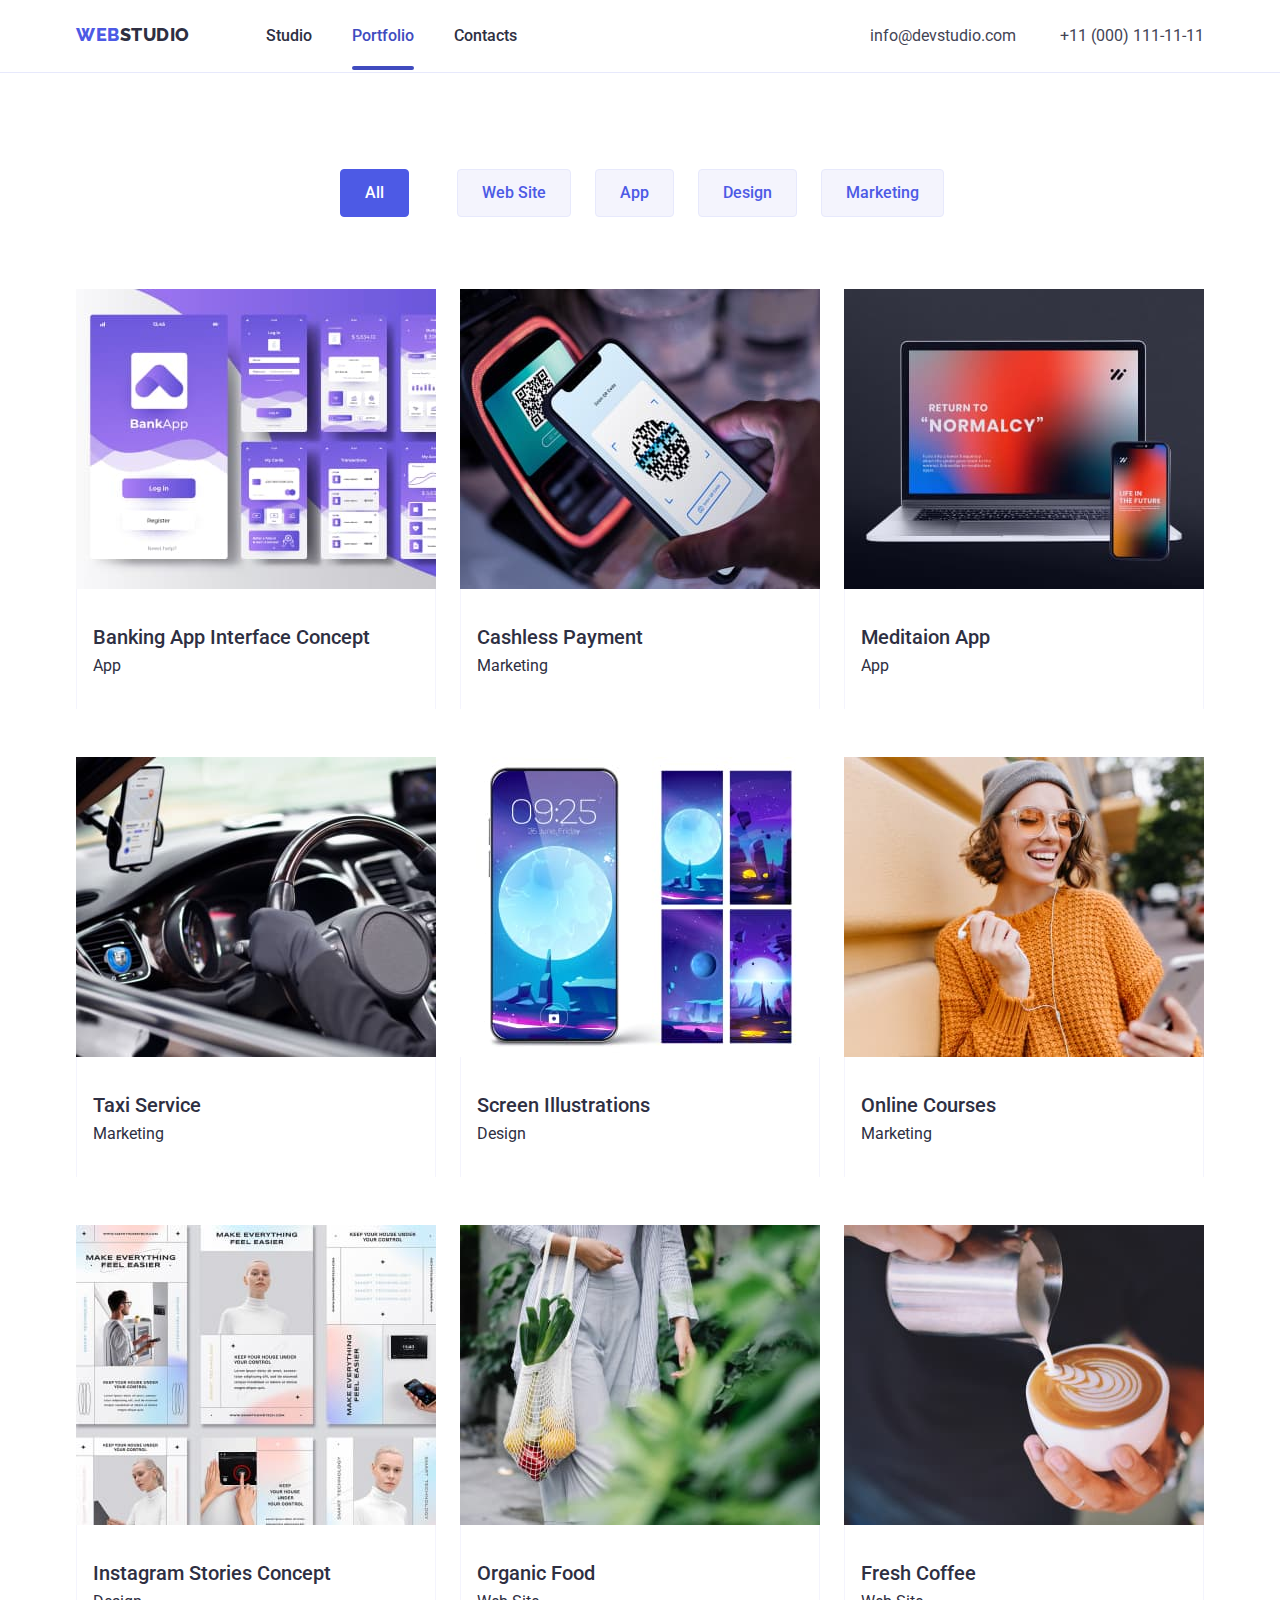
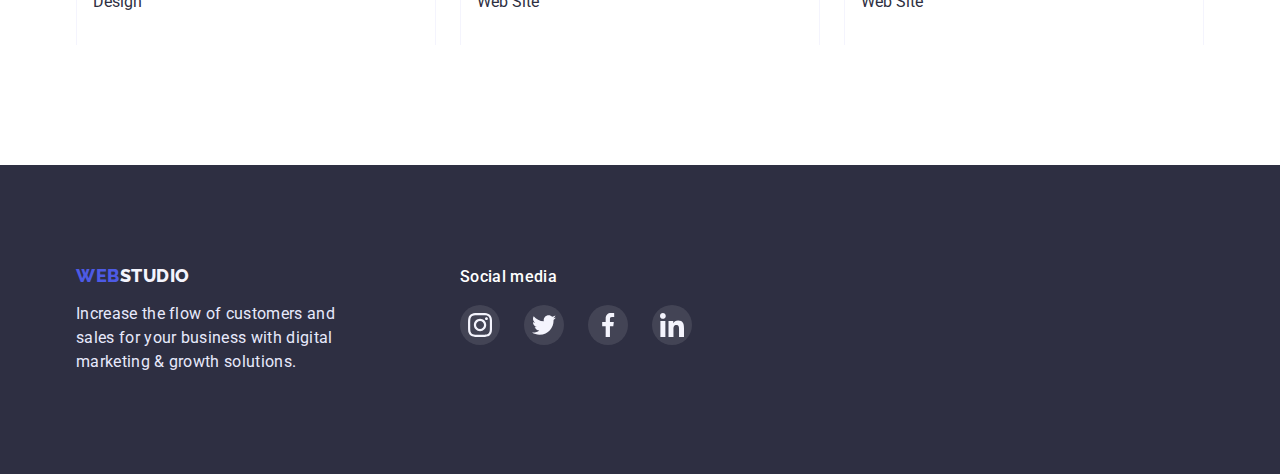
==== portfolio.html @ 756aed3f "Initial commit" ====
<!DOCTYPE html>
<html lang="en">
  <!-- Ukraine - lang="uk" -->
  <head>
    <meta charset="UTF-8" />
    <meta http-equiv="X-UA-Compatible" content="IE=edge" />
    <meta name="viewport" content="width=device-width, initial-scale=1.0" />

    <link rel="preconnect" href="https://fonts.googleapis.com" />
    <link rel="preconnect" href="https://fonts.gstatic.com" crossorigin />
    <link
      href="https://fonts.googleapis.com/css2?family=Raleway:wght@800&family=Roboto:wght@400;500;700;900&display=swap"
      rel="stylesheet"
    />
    <!-- Сначала нормализатор -->
    <link
      rel="stylesheet"
      href="https://cdnjs.cloudflare.com/ajax/libs/modern-normalize/1.0.0/modern-normalize.min.css"
    />
    <link rel="stylesheet" href="./css/styles.css" />

    <title>GOIT HW5 portfolio</title>
  </head>

  <body>
    <!-- Шапка страницы -->
    <header class="top-line">
      <div class="container page-header-container">
        <!-- Navigation -->
        <nav class="navigation">
          <a href="./index.html" class="link logo">
            <span class="logo-left">Web</span
            ><span class="logo-right">Studio</span></a
          >
          <!-- ul>li*4>a + Enter -->
          <ul class="menu list">
            <!-- в CSS list используем как общий сброс подчеркивания, а menu для стилизации навигации -->
            <li class="menu-item">
              <a class="nav-item link" href="./index.html">Studio</a>
            </li>
            <li class="menu-item">
              <a class="nav-item link current" href="./portfolio.html"
                >Portfolio</a
              >
            </li>
            <li class="menu-item">
              <a class="nav-item link" href="">Contacts</a>
            </li>
          </ul>
        </nav>
        <address class="address">
          <a href="mailto:info@devstudio.com" class="contacts-email link"
            >info@devstudio.com</a
          >

          <a href="tel:+110001111111" class="contacts-phone link"
            >+11 (000) 111-11-11</a
          >
        </address>
      </div>
    </header>

    <!-- Content -->
    <main>
      <section class="portfolio">
        <div class="container">
          <h1 class="visually-hidden">Portfolio</h1>
          <div class="filter">
            <ul class="filter-list">
              <li class="list">
                <button class="p-btn filter-btn1" type="button">All</button>
              </li>
              <li class="list">
                <button class="p-btn filter-btn" type="button">Web Site</button>
              </li>
              <li class="list">
                <button class="p-btn filter-btn" type="button">App</button>
              </li>
              <li class="list">
                <button class="p-btn filter-btn" type="button">Design</button>
              </li>
              <li class="list">
                <button class="p-btn filter-btn" type="button">
                  Marketing
                </button>
              </li>
            </ul>
          </div>

          <div class="row1">
            <ul class="list project-list">
              <li class="card-project">
                <a class="card-project-link link" href="#no_scroll">
                  <div class="card-img-area">
                    <img
                      src="./images/Row_card/Row1_Card1.jpg"
                      alt="row1 card1"
                      width="360"
                      height="300"
                    />
                    <p class="back-text">
                      14 Stylish and User-Friendly App Design Concepts · Task
                      Manager App · Calorie Tracker App · Exotic Fruit Ecommerce
                      App · Cloud Storage App
                    </p>
                  </div>

                  <div class="progect-content">
                    <h2 class="card-header">Banking App Interface Concept</h2>
                    <p class="card-decr">App</p>
                  </div>
                </a>
              </li>
              <li class="card-project">
                <a class="card-project-link link" href="#no_scroll">
                  <div class="card-img-area">
                    <img
                      src="./images/Row_card/Row1_Card2.jpg"
                      alt="row1 card2"
                      width="360"
                      height="300"
                    />
                    <p class="back-text">
                      14 Stylish and User-Friendly App Design Concepts · Task
                      Manager App · Calorie Tracker App · Exotic Fruit Ecommerce
                      App · Cloud Storage App
                    </p>
                  </div>
                  <div class="progect-content">
                    <h2 class="card-header">Cashless Payment</h2>
                    <p class="card-decr">Marketing</p>
                  </div>
                </a>
              </li>
              <li class="card-project">
                <a class="card-project-link link" href="#no_scroll">
                  <div class="card-img-area">
                    <img
                      src="./images/Row_card/Row1_Card3.jpg"
                      alt="row1 card3"
                      width="360"
                      height="300"
                    />
                    <p class="back-text">
                      14 Stylish and User-Friendly App Design Concepts · Task
                      Manager App · Calorie Tracker App · Exotic Fruit Ecommerce
                      App · Cloud Storage App
                    </p>
                  </div>
                  <div class="progect-content">
                    <h2 class="card-header">Meditaion App</h2>
                    <p class="card-decr">App</p>
                  </div>
                </a>
              </li>
            </ul>
          </div>
          <!-- "end row1" -->

          <div class="row2">
            <ul class="list project-list">
              <li class="card-project">
                <a class="card-project-link link" href="#no_scroll">
                  <div class="card-img-area">
                    <img
                      src="./images/Row_card/Row2_Card1.jpg"
                      alt="row2 card1"
                      width="360"
                      height="300"
                    />
                    <p class="back-text">
                      14 Stylish and User-Friendly App Design Concepts · Task
                      Manager App · Calorie Tracker App · Exotic Fruit Ecommerce
                      App · Cloud Storage App
                    </p>
                  </div>
                  <div class="progect-content">
                    <h2 class="card-header">Taxi Service</h2>
                    <p class="card-decr">Marketing</p>
                  </div>
                </a>
              </li>
              <li class="card-project">
                <a class="card-project-link link" href="#no_scroll">
                  <div class="card-img-area">
                    <img
                      src="./images/Row_card/Row2_Card2.jpg"
                      alt="row2 card2"
                      width="360"
                      height="300"
                    />
                    <p class="back-text">
                      14 Stylish and User-Friendly App Design Concepts · Task
                      Manager App · Calorie Tracker App · Exotic Fruit Ecommerce
                      App · Cloud Storage App
                    </p>
                  </div>
                  <div class="progect-content">
                    <h2 class="card-header">Screen Illustrations</h2>
                    <p class="card-decr">Design</p>
                  </div>
                </a>
              </li>
              <li class="card-project">
                <a class="card-project-link link" href="#no_scroll">
                  <div class="card-img-area">
                    <img
                      src="./images/Row_card/Row2_Card3.jpg"
                      alt="row2 card3"
                      width="360"
                      height="300"
                    />
                    <p class="back-text">
                      14 Stylish and User-Friendly App Design Concepts · Task
                      Manager App · Calorie Tracker App · Exotic Fruit Ecommerce
                      App · Cloud Storage App
                    </p>
                  </div>
                  <div class="progect-content">
                    <h2 class="card-header">Online Courses</h2>
                    <p class="card-decr">Marketing</p>
                  </div>
                </a>
              </li>
            </ul>
          </div>
          <!-- "end row2" -->

          <div class="row3">
            <ul class="list project-list">
              <li class="card-project">
                <a class="card-project-link link" href="#no_scroll">
                  <div class="card-img-area">
                    <img
                      src="./images/Row_card/Row3_Card1.jpg"
                      alt="row3 card1"
                      width="360"
                      height="300"
                    />
                    <p class="back-text">
                      14 Stylish and User-Friendly App Design Concepts · Task
                      Manager App · Calorie Tracker App · Exotic Fruit Ecommerce
                      App · Cloud Storage App
                    </p>
                  </div>
                  <div class="progect-content">
                    <h2 class="card-header">Instagram Stories Concept</h2>
                    <p class="card-decr">Design</p>
                  </div>
                </a>
              </li>
              <li class="card-project">
                <a class="card-project-link link" href="#no_scroll">
                  <div class="card-img-area">
                    <img
                      src="./images/Row_card/Row3_Card2.jpg"
                      alt="row3 card2"
                      width="360"
                      height="300"
                    />
                    <p class="back-text">
                      14 Stylish and User-Friendly App Design Concepts · Task
                      Manager App · Calorie Tracker App · Exotic Fruit Ecommerce
                      App · Cloud Storage App
                    </p>
                  </div>
                  <div class="progect-content">
                    <h2 class="card-header">Organic Food</h2>
                    <p class="card-decr">Web Site</p>
                  </div>
                </a>
              </li>
              <li class="card-project">
                <a class="card-project-link link" href="#no_scroll">
                  <div class="card-img-area">
                    <img
                      src="./images/Row_card/Row3_Card3.jpg"
                      alt="row3 card3"
                      width="360"
                      height="300"
                    />
                    <p class="back-text">
                      14 Stylish and User-Friendly App Design Concepts · Task
                      Manager App · Calorie Tracker App · Exotic Fruit Ecommerce
                      App · Cloud Storage App
                    </p>
                  </div>
                  <div class="progect-content">
                    <h2 class="card-header">Fresh Coffee</h2>
                    <p class="card-decr">Web Site</p>
                  </div>
                </a>
              </li>
            </ul>
          </div>
          <!-- "end row3" -->
        </div>
      </section>
    </main>

    <!-- Подвал страницы -->
    <footer class="footer">
      <!--  -->
      <div class="container">
        <div class="footer-context">
          <div class="footer-description">
            <a href="./index.html" class="link footer-logo"
              ><span class="logo-left">Web</span
              ><span class="logo-right">Studio</span></a
            >
            <p class="footer-text">
              Increase the flow of customers and sales for your business with
              digital marketing & growth solutions.
            </p>
          </div>
          <div class="footer-social">
            <p class="footer-social-header">Social media</p>
            <ul class="list footer-social-list">
              <li class="footer-social-list-item">
                <a class="footer-social-link link" href="#no_scroll">
                  <svg class="footer-social-icon">
                    <use href="./images/symbol-defs.svg#icon-instagram"></use>
                  </svg>
                </a>
              </li>
              <li class="footer-social-list-item">
                <a class="footer-social-link link" href="#no_scroll">
                  <svg class="footer-social-icon">
                    <use href="./images/symbol-defs.svg#icon-twitter"></use>
                  </svg>
                </a>
              </li>
              <li class="footer-social-list-item">
                <a class="footer-social-link link" href="#no_scroll">
                  <svg class="footer-social-icon">
                    <use href="./images/symbol-defs.svg#icon-facebook"></use>
                  </svg>
                </a>
              </li>
              <li class="footer-social-list-item">
                <a class="footer-social-link link" href="#no_scroll">
                  <svg class="footer-social-icon">
                    <use href="./images/symbol-defs.svg#icon-linkedin"></use>
                  </svg>
                </a>
              </li>
            </ul>
          </div>
        </div>
      </div>
    </footer>
  </body>
</html>
---- css/styles.css ----
:root {
  --primary-font: 'Roboto', sans-serif;
  --secondary-font: 'Raleway', sans-serif;
  /* h1-h3 navigation buttons*/
  --text-header-color: #2E2F42;
  /* p and href */
  --logo-web: #4d5ae5;
  --text-color: #434455;
  --text-hover-color: #404BBF;
  --font-size: 16px;
  --font-weight-main: 400;
  --WHITE: #FFFFFF;
  --btn-background: #4D5AE5;
  --btn-hover: #404BBF;
  --fltr-text-color: #4D5AE5;
  --fltr-background: #F4F4FD;
  --fltr-active: #404BBF;
  --footer-logo-color: #F4F4FD;
  --footer-text-color: #E7E9FC;
}

/* наступне наслідується від modern-normalize */
/* *,
*::before,
*::after {
  box-sizing: border-box;
} */

body {
  font-family: var(--primary-font);
  color: var(--text-color);
  background: var(--WHITE);

}

/* clear margin */
h1,
h2,
h3,
h4,
p {
  margin-top: 0;
  margin-bottom: 0;
}

ul,
ol {
  margin-top: 0;
  margin-bottom: 0;
  padding-left: 0;
}

/* Полностью скрывает элемент */
.visually-hidden {
  position: absolute;
  width: 1px;
  height: 1px;
  margin: -1px;
  border: 0;
  padding: 0;

  white-space: nowrap;
  clip-path: inset(100%);
  clip: rect(0 0 0 0);
  overflow: hidden;
}


/* define img as block  */
img {
  display: block;
  max-width: 100%;
}

button {
  cursor: pointer;

}

/* убираем обертку списка */
.list {
  list-style: none
}

/* убираем обертку ссылок */
.link {
  text-decoration: none;
}

/* END clear margin */

/* центрируем относительно границ страницы */
.container {
  width: 1158px;
  margin: 0 auto;
  padding-left: 15px;
  padding-right: 15px;
  padding-top: 0px;
  padding-bottom: 0px;
}

.section {
  padding-top: 120px;
  padding-bottom: 120px;
}

/* ************ Header */
.top-line {
  padding-top: 24px;
  padding-bottom: 24px;
  border-bottom: 1px solid #E7E9FC;
}

.page-header-container {
  display: flex;
  justify-content: center;
  /* align-items: baseline; */

}

.navigation {
  max-width: 452px;
  display: flex;
  /* align-items: stretch; */
  justify-content: center;
}

.address {
  margin-left: auto;

}

.menu {
  display: flex;
  /* margin-left: 76px; */
  justify-content: space-between;
  align-items: center;
  padding: 0px;
  gap: 40px;

}

.nav-item {
  /* position: relative; */
  font-weight: 500;
  font-size: 16px;
  line-height: calc(24/16);
  color: var(--text-header-color);
  /* text-decoration: none;
  display: block; */
  padding-top: 24px;
  padding-bottom: 24px;
  transition: color 250ms cubic-bezier(0.4, 0, 0.2, 1);
}

/* .nav-item:not(:last-child) {
  margin-right: 40px;
} */

.contacts-phone {
  margin-left: 40px;
}

.logo {
  font-family: Raleway;
  font-weight: 800;
  font-size: 18px;
  line-height: calc(21/18);
  color: var(--text-header-color);
  align-items: center;
  letter-spacing: 0.03em;
  text-transform: uppercase;
  margin-right: 76px;


}

.logo-left {
  color: var(--logo-web);
}

.logo-right {
  transition: color 250ms cubic-bezier(0.4, 0, 0.2, 1);
}

.logo-right:hover,
.logo-right:focus {
  color: var(--text-hover-color);
}

.current,
.nav-item:focus,
.nav-item:hover {
  color: var(--text-hover-color);
}

.navigation>.list .link.current {
  color: var(--text-hover-color);
  position: relative;
}

.navigation>.list .link.current::after {
  content: "";
  position: absolute;
  bottom: -1px;
  left: 0;
  width: 100%;
  height: 4px;
  background-color: var(--text-hover-color);
  border-radius: 2px;
}

.contacts-email,
.contacts-phone {
  font-style: normal;
  line-height: calc(24/16);
  color: var(--text-color);
}

.contacts-email:focus,
.contacts-email:hover,
.contacts-phone:focus,
.contacts-phone:hover {
  color: var(--text-hover-color);
}

/* .navigation {

  display: flex;
  flex-direction: row;
  align-items: flex-start;
  padding: 0px;
  gap: 40px;
} */

/* Hero section */
.hero {
  max-width: 1440px;
  min-height: 600px;

  background-color: rgba(46, 47, 66, 0.7);
  background-repeat: no-repeat;
  background-size: cover;
  background-position: center;
  /* затемнение картинки linear-gradient(rgba(46, 47, 66, 0.7), rgba(46, 47, 66, 0.7)) */
  background-image: linear-gradient(rgba(46, 47, 66, 0.7), rgba(46, 47, 66, 0.7)), url("../images/hero-image.jpg");
  text-align: center;
  margin-left: auto;
  margin-right: auto;
  padding: 188px 0px;
  /* padding: 120px 0px; */
}

.container-hero {
  /* padding: 188px 0px; */
  /* margin-left: auto;
  margin-right: auto; */
  /* display: flex;
  flex-direction: column;
  justify-content: center;
  align-items: center;
  text-align: center; */
}

.main-header {
  /* Header 1 */
  max-width: 496px;
  height: 120px;

  font-weight: 700;
  font-size: 56px;
  line-height: 0.93;
  /* letter-spacing: 1.07; */
  color: var(--WHITE);
  margin: 0 auto;
  /* margin-top: 188px; */
  /* margin-top: 68px; */
  margin-bottom: 48px;
}

.btn {
  height: 56px;
  width: 169px;
  left: 20px;
  top: 20px;
  padding: 16px 32px 16px 32px;
  /* margin-bottom: 188px; */
  gap: 10px;
  border: none;
  background: var(--btn-background);
  box-shadow: 0px 4px 4px rgba(0, 0, 0, 0.15);
  border-radius: 4px;
  /* border-top-right-radius: 6px; */

  color: var(--WHITE);
  font-family: 'Roboto', sans-serif;
  font-weight: 500;
  font-size: 16px;
  line-height: calc(24/16);
  align-self: auto;
  transition: background-color 250ms cubic-bezier(0.4, 0, 0.2, 1);

}

.btn:hover,
.btn:focus {
  background: var(--btn-hover);

}

/* End Hero section */


.header-sections {

  font-weight: 700;
  font-size: 36px;
  line-height: 1.11;
  /* identical to box height, or 111% */
  color: var(--text-header-color);
  text-align: center;
  letter-spacing: 0.02em;
  text-transform: capitalize;

  margin-bottom: 72px;
}

/* h3 */
.card-header,
.feature {
  font-weight: 500;
  font-size: 20px;
  line-height: calc(24/20);
  /* identical to box height, or 120% */
  text-align: center;
  color: var(--text-header-color);
}

/* Section 1 */

.section1 {
  padding-bottom: 0px;
}

.features {
  display: flex;
}

.feature {
  text-align: left;
  margin-bottom: 8px;
}

.features-item {
  width: 264px;
}

.features-item:not(:last-child) {
  margin-right: 24px;
}

.feature-icon-area {
  height: 112px;
  display: flex;
  align-items: center;
  justify-content: center;
  background: #F4F4FD;
  border-radius: 4px;
  background: rgba(244, 244, 253, 1);
  /* padding-top: 24px;
  padding-bottom: 24px; */
  margin-bottom: 8px;

}

.features-icon {
  width: 64px;
  height: 64px;
}

.feature-description {

  line-height: calc(24/16);
}

/* Section 2 */
.section2-we-doing {
  padding-top: 120px;
  padding-bottom: 120px;
}

.section2-items {
  display: flex;
  flex-wrap: wrap;
  justify-content: space-between;
}

/* End section 2 */
/* Section 3 */

.section3-team {
  /* width: 1440px; */
  background: #F4F4FD;
  /* padding-bottom: 120px; */
}

.team-list {
  display: flex;
  /* column-gap: ;
  row-gap: ; */
}

/* must have to learn
display: flex;
flex-wrap: wrap;
text-align: center;
gap: 24px;
justify-content: ; */



.team-member-item {
  flex-basis: calc((100% - 72px) / 4);
  margin-right: 24px;
  text-align: center;
  background: #FFFFFF;
  border-radius: 0px 0px 4px 4px;
  box-shadow: 0px 1px 6px rgba(46, 47, 66, 0.08), 0px 1px 1px rgba(46, 47, 66, 0.16),
    0px 2px 1px rgba(46, 47, 66, 0.08);
  border-radius: 0px 0px 4px 4px;
}

.team-member-item:last-child {
  margin-right: 0px;
}

.team-card-content {
  padding-top: 32px;
  padding-bottom: 32px;
  padding-left: 16px;
  padding-right: 16px;
}

.team-member {
  font-weight: 500;
  font-size: 20px;
  line-height: calc(24/20);
  /* identical to box height, or 120% */
  text-align: center;
  color: var(--text-header-color);
  margin-bottom: 8px;
}

.social-list {
  display: flex;
  justify-content: center;
  gap: 24px;
  margin-top: 16px;
}

.social-list-item {
  max-width: 264px;
  background-color: var(--color-primary-background);
}

.social-list-link {
  width: 40px;
  height: 40px;
  border-radius: 50%;
  background-color: #4D5AE5;
  display: flex;
  justify-content: center;
  align-items: center;
  transition: background-color 250ms cubic-bezier(0.4, 0, 0.2, 1);
}

.social-list-link:hover,
.social-list-link:focus {
  background-color: #404BBF;

}

.social-list-icon {
  height: 16px;
  width: 16px;
  /* left: 12px;
  top: 12px;
  border-radius: 0px; background: #2E2F42;
*/
  fill: #f4f4fd;
}

/* Більш модерново відступи через gap */

/* Відступ між картками */
/* .team:not(:nth-child(4n)) {
  margin-right: 24px;
} */

/* відступ вниз між картками */
/* .team:not(:nth-last-child(-n+4)) {
  margin-bottom: 24px;
} */
/* *********** Section 4 Customers */
.section4-customers {
  /* background: #F4F4FD; */
  background: #FFFFFF;

}

.customer-list {
  /* max-width: 1128; */
  display: flex;
  margin-top: 72px;
  gap: 24px;
  /* margin-left: auto; */
}

.customer-list-item {
  display: flex;
  height: 88px;
  flex-basis: calc((100% - 5 * 24px) / 6);
}

.customer-link {
  width: 168px;
  border: 1px solid #8E8F99;
  border-radius: 4px;
  /* padding-top: 16px;
  padding-bottom: 16px; */
  display: flex;
  align-items: center;
  justify-content: center;
  transition: border-color 250ms cubic-bezier(0.4, 0, 0.2, 1);
}

.customer-link:hover,
.customer-link:focus {
  /* border: 1px solid #404BBF; */
  /* fill: #8E8F99; */
  border-color: #404BBF;

}

.customer-link:hover .customer-icon,
.customer-link:focus .customer-icon {
  fill: #404BBF;

}

.customer-icon {
  width: 104px;
  height: 56px;
  fill: #8E8F99;
  transition: fill 250ms cubic-bezier(0.4, 0, 0.2, 1);
}

/* ----------------- */
.footer {
  background: var(--text-header-color);
  padding-top: 100px;
  padding-bottom: 100px;
  display: flex;
}

.footer-context {
  display: flex;
}

.footer-description {
  display: flex;
  flex-direction: column;
  justify-content: left;
  /* align-items: lef; */
  text-align: left;
  margin-right: 120px;
}

.footer-social-header {
  margin-bottom: 16px;
  font-weight: 500;
  font-size: 16px;
  line-height: calc(24/16);
  /* identical to box height, or 150% */
  letter-spacing: 0.02em;
  color: #FFFFFF;
}

.footer-social-list {
  display: flex;
  justify-content: center;
  gap: 24px;
  /* margin-top: 16px; */
}

/* 
.footer-social-list-item {
  max-width: 264px;
  background-color: var(--color-primary-background);
} */

/* <a href= */
.footer-social-link {
  width: 40px;
  height: 40px;
  border-radius: 50%;
  background-color: rgba(255, 255, 255, 0.1);
  display: flex;
  justify-content: center;
  align-items: center;
  transition: background-color 250ms cubic-bezier(0.4, 0, 0.2, 1);
}

.footer-social-link:hover,
.footer-social-link:focus {
  background-color: #49D4B4;
}

.footer-social-icon {
  height: 24px;
  width: 24px;
  /* left: 12px; */
  /* top: 12px; */
  /* border-radius: 50%; */
  fill: #f4f4fd;
}

/* .footer-social-link svg {} */

.footer-logo {
  color: var(--footer-logo-color);
  font-family: Raleway;
  font-weight: 800;
  font-size: 18px;
  line-height: calc(21/18);
  align-items: center;
  letter-spacing: 0.03em;
  text-transform: uppercase;
  margin-bottom: 16px;
}

.footer-text {
  color: var(--footer-text-color);
  line-height: calc(24/16);
  letter-spacing: 0.02em;
  width: 264px;
  height: 72px;
}



/* *****************
Portfolio
**************** */
.portfolio {
  margin-bottom: 120px;
  /* display: flex;
  flex-direction: row;
  /* align-items: flex-start; */
  /* align-items: center;
  padding: 0px;
  gap: 24px; */
}

.filter {
  max-width: 600px;
  /* display: flex; */
  margin-left: auto;
  margin-right: auto;
}

.filter-list {
  margin-top: 96px;
  margin-bottom: 72px;
  display: flex;
  /* margin: 0px 0px 72px 0px; */
  /* justify-content: left; */
  align-items: center;
  /* width: 586px; */
}

.filter-list .list:not(:last-child) {
  margin-right: 24px;
}

.p-btn {
  /* width: calc((100% - 4 * 24px) / 5); */
  border-radius: 4px;
  border: 1px solid #E7E9FC;
  height: 48px;
  top: 0px;
  font-weight: 500;
  font-size: 16px;
  line-height: calc(24/16);
  display: flex;
  justify-content: center;
  align-items: center;
  padding: 12px 24px;
  /* width: auto; */
  white-space: nowrap;

}

.filter-btn {
  background-color: var(--fltr-background);
  border: 1px solid #E7E9FC;
  /* var(--fltr-background); */

  color: var(--btn-background);
  /* width: auto; */

  /* margin-right: 24px; */

  transition: box-shadow 250ms cubic-bezier(0.4, 0, 0.2, 1),
    background-color 250ms cubic-bezier(0.4, 0, 0.2, 1),
    border 250ms cubic-bezier(0.4, 0, 0.2, 1),
    color 250ms cubic-bezier(0.4, 0, 0.2, 1);
}

/* .filter-btn1, */
.filter-btn:hover,
.filter-btn:focus {
  background-color: var(--btn-background);
  border: 1px solid var(--btn-background);
  /* color: var(--btn-background); */
  box-shadow: 0px 3px 1px rgba(0, 0, 0, 0.1), 0px 2px 1px rgba(0, 0, 0, 0.08),
    0px 2px 2px rgba(0, 0, 0, 0.12);
  color: var(--WHITE);
}

.filter-btn1 {
  background-color: var(--btn-background);
  border: 1px solid var(--btn-background);
  /* color: var(--btn-background); */
  color: var(--WHITE);

  width: auto;
  margin-right: 24px;
  transition: box-shadow 250ms cubic-bezier(0.4, 0, 0.2, 1),
    background-color 250ms cubic-bezier(0.4, 0, 0.2, 1),
    border 250ms cubic-bezier(0.4, 0, 0.2, 1),
    color 250ms cubic-bezier(0.4, 0, 0.2, 1);
}

.filter-btn1:hover,
.filter-btn1:focus {
  box-shadow: 0px 3px 1px rgba(0, 0, 0, 0.1), 0px 2px 1px rgba(0, 0, 0, 0.08),
    0px 2px 2px rgba(0, 0, 0, 0.12);
}

.filter-btn1:active,
.filter-btn:active {
  background: var(--fltr-active);
  box-shadow: none;
}



.row1,
.row2 {
  margin-bottom: 48px;
}

.project-list {
  display: flex;
  flex-wrap: wrap;
  text-align: left;
  gap: 24px;
  border: none;
  /* column-gap: ;
  row-gap: ; */
}

.card-project-link {
  /* width: 360px; */
  display: block;
  border: none;
  /* justify-content: center;
  align-items: center; */
  height: 420px;
  flex-basis: calc((100% - 2 * 24px) / 3);
  background: #FFFFFF;
  /* position: relative;  */
  overflow: hidden;
  /* cursor: pointer; */
  border: none;
  transition: box-shadow 250ms cubic-bezier(0.4, 0, 0.2, 1);
}

.card-project-link:hover,
.card-project-link:focus {
  box-shadow: 0px 1px 1px rgba(0, 0, 0, 0.12), 0px 4px 4px rgba(0, 0, 0, 0.06), 1px 4px 6px rgba(0, 0, 0, 0.16);
}

/* .card-project:hover,
.card-project:focus {
  box-shadow: 0px 1px 6px rgba(46, 47, 66, 0.08), 0px 1px 1px rgba(46, 47, 66, 0.16), 0px 2px 1px rgba(46, 47, 66, 0.08);
} */

.card-img-area {
  display: block;
  position: relative;
  /* совмещаем картинку и бак-текст */
  overflow: hidden;

  width: 360px;
  height: 300px;
  /* border: none; */
}

.card-img-area img {
  display: block;
  position: relative;
}

.back-text {
  padding: 40px 32px 164px 32px;
  font-size: 16px;
  line-height: calc(24/16);
  letter-spacing: 0.02em;
  color: #F4F4FD;

  display: block;
  position: absolute;
  left: 0;
  top: 0;
  /* bottom: 0; */
  /* 101% - фикс баг браузера - полоска */
  transform: translateY(101%);
  /* width: 360px;
  height: 300px; */
  width: 100%;
  height: 100%;

  background-color: #4D5AE5;
  background-blend-mode: soft-light;
  mix-blend-mode: normal;
  /* opacity: 0; */
  transition: transform 250ms cubic-bezier(0.4, 0, 0.2, 1);
}

.card-project-link:hover .back-text,
.card-project-link:focus .back-text {
  transform: translateY(0);
}

.progect-content {
  border-top: none;
  color: #2E2F42;
  border-bottom: 1px solid #f4f4fd;
  border-left: 1px solid #f4f4fd;
  border-right: 1px solid #f4f4fd;

  padding: 36px 16px;
  /* box-shadow: 0px 1px 6px rgba(46, 47, 66, 0.08), 0px 1px 1px rgba(46, 47, 66, 0.16), */
  /* 0px 2px 1px rgba(46, 47, 66, 0.08); */
  display: flex;
  flex-direction: column;
  justify-content: center;
  align-items: flex-start;

  gap: 8px;
}

/* BACKDROP */
.backdrop {
  /* жестко фиксируем положение элемета */
  position: fixed;
  top: 0;
  left: 0;

  width: 100%;
  height: 100%;
  background-color: rgba(0, 0, 0, 0.2);

  /* z-index: 100; */

  transition: opacity 250ms cubic-bezier(0.4, 0, 0.2, 1), visibility 250ms cubic-bezier(0.4, 0, 0.2, 1);
}

/* на открытиии модалки не видно */
.backdrop.is-hidden {
  opacity: 0;
  visibility: hidden;
  pointer-events: none;
}

.backdrop.is-hidden>.modal {
  transform: translate(-50%, -50%) scale(0.6);
}

body.overflow {
  overflow: hidden;
}

/* MODAL */
.modal {
  position: absolute;
  /* next 3 - center in browser area */
  top: 50%;
  left: 50%;
  transform: translate(-50%, -50%) scale(1);
  width: 408px;
  max-width: 100%;
  min-height: 576px;
  border-radius: 4px;
  background-color: rgb(255, 255, 255);
}

.modal-close-btn {
  position: absolute;
  display: flex;
  top: 24px;
  right: 24px;
  justify-content: center;
  align-items: center;
  background-color: #e7e9fc;
  width: 24px;
  height: 24px;
  border: 1px solid rgba(0, 0, 0, 0.1);
  border-radius: 50%;
}

/* MODAL WINDOW HOVER EFFECTS */
.modal-close-btn:hover .modal-close-btn-icon,
.modal-close-btn:focus .modal-close-btn-icon {
  cursor: pointer;
  fill: #ffffff;
}

.modal-close-btn:hover,
.modal-close-btn:focus {
  border-color: #4d5ae5;
  background-color: #4d5ae5;
}

.animation-modal-close-btn {
  transition: background-color 250ms cubic-bezier(0.4, 0, 0.2, 1),
    border-color 250ms cubic-bezier(0.4, 0, 0.2, 1),
    fill 250ms cubic-bezier(0.4, 0, 0.2, 1);
}
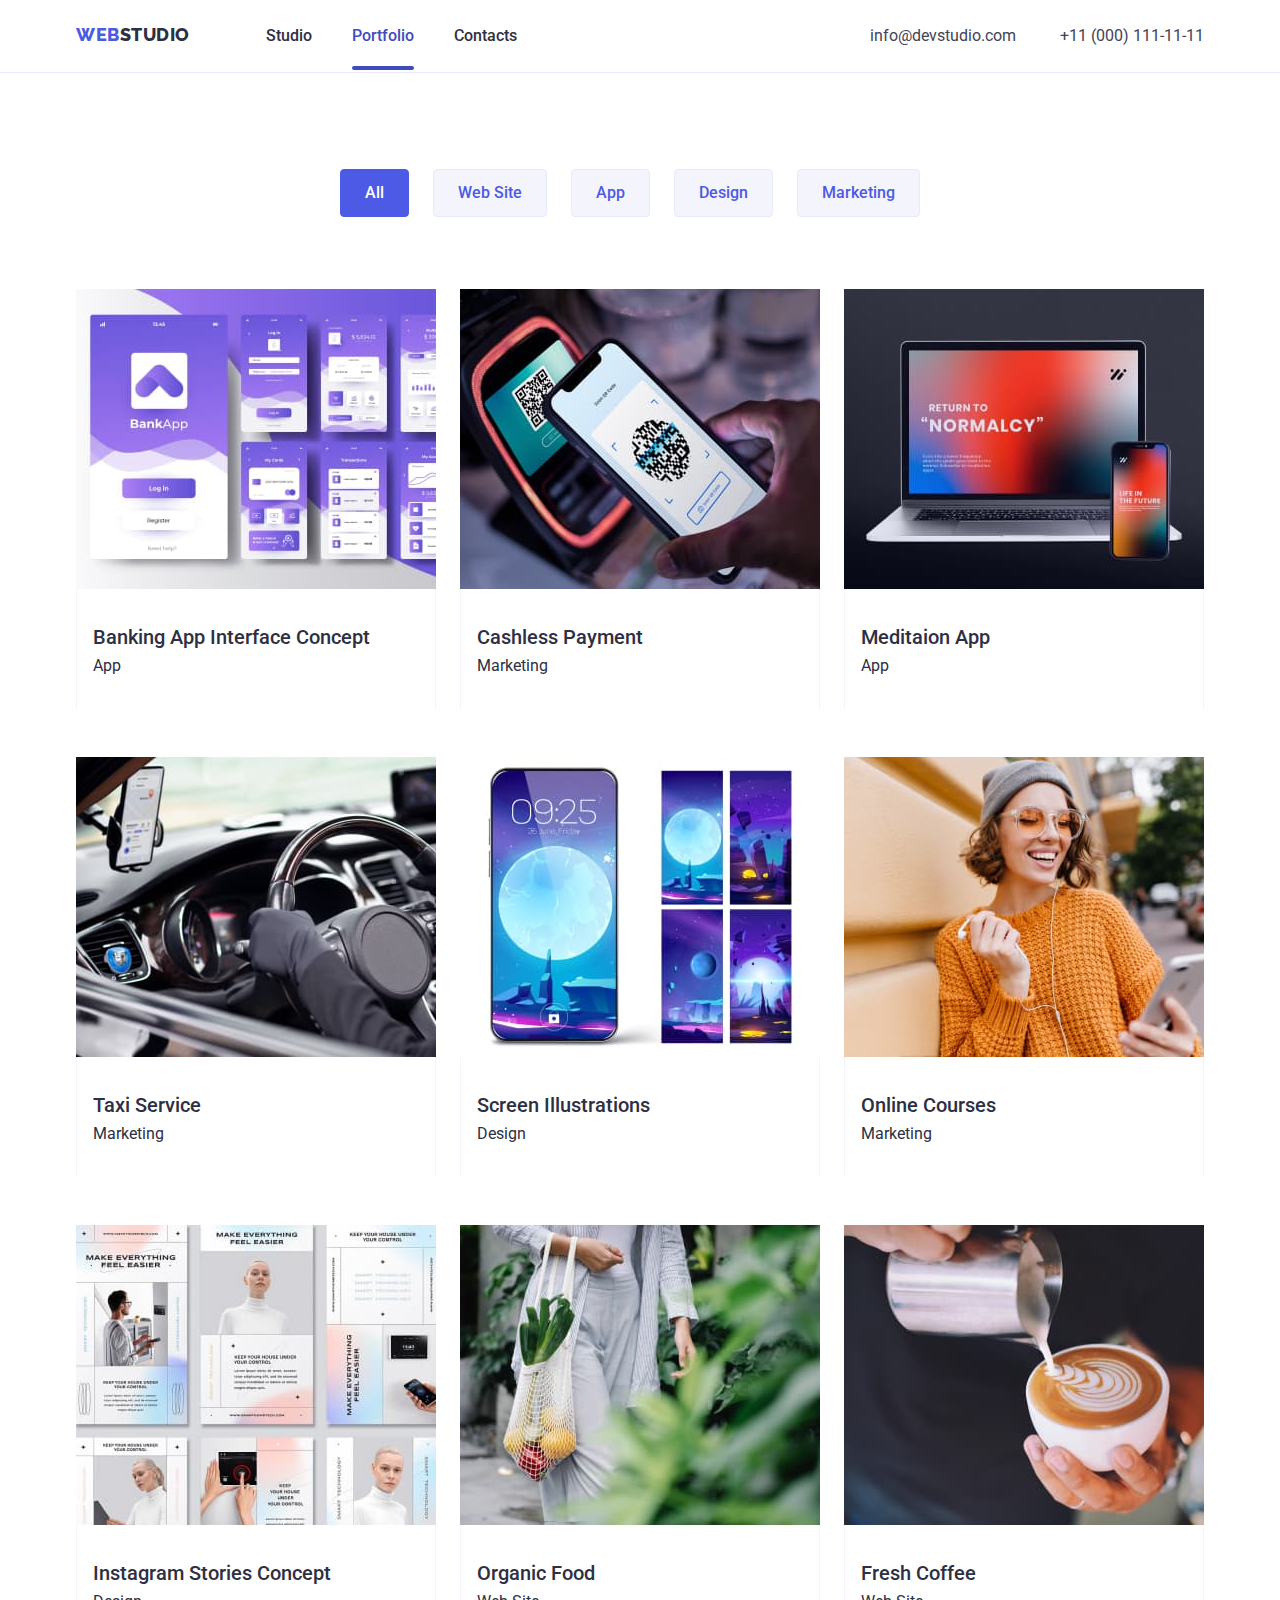
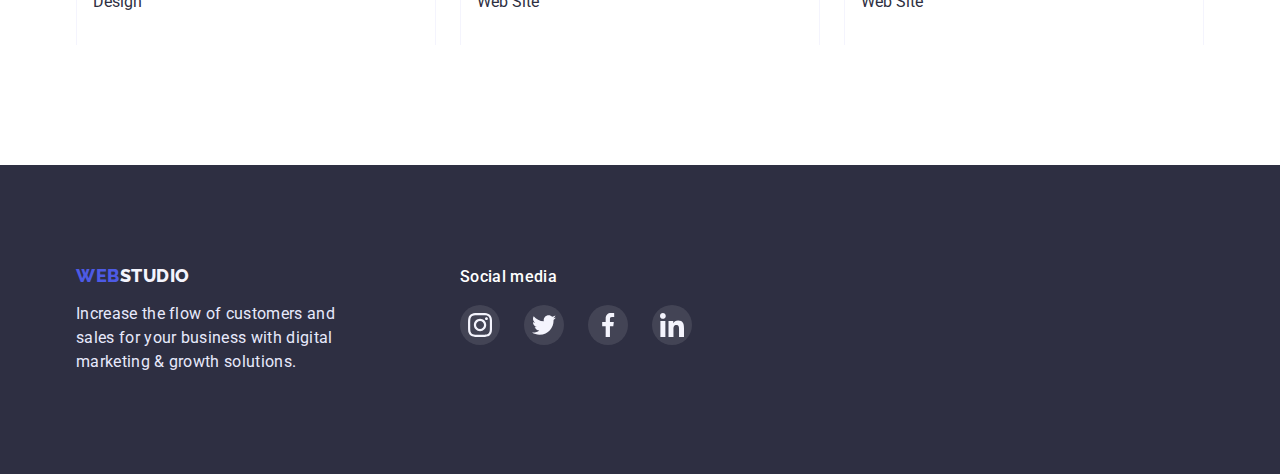
==== commit 6c2f5296: "Try to use Forms" ====
--- a/portfolio.html
+++ b/portfolio.html
@@ -19,7 +19,7 @@
     />
     <link rel="stylesheet" href="./css/styles.css" />
 
-    <title>GOIT HW5 portfolio</title>
+    <title>GOIT HW6 portfolio</title>
   </head>
 
   <body>
--- a/css/styles.css
+++ b/css/styles.css
@@ -251,16 +251,16 @@
   /* padding: 120px 0px; */
 }
 
-.container-hero {
-  /* padding: 188px 0px; */
-  /* margin-left: auto;
+/* .container-hero { */
+/* padding: 188px 0px; */
+/* margin-left: auto;
   margin-right: auto; */
-  /* display: flex;
+/* display: flex;
   flex-direction: column;
   justify-content: center;
   align-items: center;
   text-align: center; */
-}
+/* } */
 
 .main-header {
   /* Header 1 */
@@ -297,7 +297,7 @@
   font-weight: 500;
   font-size: 16px;
   line-height: calc(24/16);
-  align-self: auto;
+  /* align-self: auto; */
   transition: background-color 250ms cubic-bezier(0.4, 0, 0.2, 1);
 
 }
@@ -646,6 +646,104 @@
   width: 264px;
   height: 72px;
 }
+
+.footer-sbscr {
+  margin-left: 80px;
+  width: 454px;
+  height: 80px;
+  /* display: flex;
+  flex-direction: column;
+
+  align-items: flex-start; */
+  /* gap: 24px; */
+}
+
+
+.footer-input {
+  display: flex;
+  /* flex-direction: column; */
+  justify-content: center;
+  align-items: center;
+  /* gap: 24px; */
+}
+
+.footer-input::placeholder {
+  color: rgba(255, 255, 255, 0.6);
+}
+
+.sbscr-label {
+  margin-bottom: 16px;
+  font-weight: 500;
+  font-size: 16px;
+  line-height: calc(24/16);
+  /* identical to box height, or 150% */
+  letter-spacing: 0.02em;
+  color: #FFFFFF;
+}
+
+.sbscr-email-input {
+  margin-right: 24px;
+  color: var(--WHITE);
+  height: 40px;
+  width: 264px;
+  padding: 8px 0px 8px 16px;
+  color: rgba(255, 255, 255, 0.6);
+  background-color: transparent;
+  border: 1px solid rgba(255, 255, 255, 0.3);
+  filter: drop-shadow(0px 4px 4px rgba(0, 0, 0, 0.15));
+  border-radius: 4px;
+
+}
+
+.sbscr-btn {
+  display: flex;
+  flex-direction: row;
+  align-items: center;
+  justify-content: center;
+  margin-left: auto;
+  margin-right: auto;
+  padding: 8px 24px;
+
+  border: none;
+  background: var(--btn-background);
+  box-shadow: 0px 4px 4px rgba(0, 0, 0, 0.15);
+  border-radius: 4px;
+  /* border-top-right-radius: 6px; */
+
+  color: var(--WHITE);
+  font-family: 'Roboto', sans-serif;
+  font-weight: 500;
+  font-size: 16px;
+  line-height: calc(24/16);
+  /* align-self: auto; */
+  transition: background-color 250ms cubic-bezier(0.4, 0, 0.2, 1);
+
+}
+
+.sbscr-btn:hover,
+.sbscr-btn:focus {
+  background: var(--btn-hover);
+
+}
+
+
+
+.form-icon {
+  margin-left: 16px;
+
+}
+
+/* .sbscr-label::after {
+
+  content: "sdff";
+
+  margin-right: 44px;
+
+  background-image: url("../images/symbol-defs.svg#icon-name");
+} */
+
+
+/* sbscr-btn */
 
 
 
@@ -735,7 +833,7 @@
   color: var(--WHITE);
 
   width: auto;
-  margin-right: 24px;
+  /* margin-right: 124px; */
   transition: box-shadow 250ms cubic-bezier(0.4, 0, 0.2, 1),
     background-color 250ms cubic-bezier(0.4, 0, 0.2, 1),
     border 250ms cubic-bezier(0.4, 0, 0.2, 1),
@@ -902,7 +1000,7 @@
   transform: translate(-50%, -50%) scale(1);
   width: 408px;
   max-width: 100%;
-  min-height: 576px;
+  min-height: 584px;
   border-radius: 4px;
   background-color: rgb(255, 255, 255);
 }
@@ -938,4 +1036,188 @@
   transition: background-color 250ms cubic-bezier(0.4, 0, 0.2, 1),
     border-color 250ms cubic-bezier(0.4, 0, 0.2, 1),
     fill 250ms cubic-bezier(0.4, 0, 0.2, 1);
+}
+
+.modal-form {
+  font-size: 12px;
+  line-height: calc(12/14);
+  /* identical to box height, or 117% */
+  letter-spacing: 0.04em;
+  /* LIGHT SLATE */
+  color: #8E8F99;
+  width: 100%;
+  max-width: 360px;
+  height: auto;
+  margin-left: 24px;
+  margin-right: 24px;
+}
+
+.form-header {
+  margin-top: 72px;
+  text-align: center;
+  font-weight: 500;
+  font-size: 16px;
+  line-height: calc(16/24);
+  letter-spacing: 0.02em;
+  color: #2E2F42;
+  margin-bottom: 16px;
+}
+
+.modal-form-group {
+  display: flex;
+  flex-direction: column;
+  gap: 8px;
+  /* position: relative; */
+  position: relative;
+  margin-bottom: 8px;
+}
+
+.modal-form-group:last-child {
+  margin-bottom: 16px;
+}
+
+/* .modal-label { */
+/* margin-bottom: 4px; */
+/* } */
+
+.modal-input {
+  width: 100%;
+  border: 1px solid rgba(33, 33, 33, 0.2);
+  border-radius: 4px;
+  height: 40px;
+  padding: 11px 0px 11px 38px;
+  /* border-color: rgba(33, 33, 33, 0.2); */
+  /* transition:
+    border-color 1250ms cubic-bezier(0.4, 0, 0.2, 1),
+    fill 1250ms cubic-bezier(0.4, 0, 0.2, 1); */
+}
+
+.input-icon {
+  position: absolute;
+  top: 26px;
+  left: 16px;
+  /* bottom: 8px; */
+}
+
+.modal-comment {
+  height: 120px;
+  resize: none;
+  padding-left: 16px;
+  padding-bottom: 8px;
+}
+
+.modal-comment::placeholder {
+  letter-spacing: 0.04em;
+  color: rgba(117, 117, 117, 0.5);
+}
+
+/* .modal-form-group:not(:last-child) {
+  margin-bottom: 30px;
+} */
+
+.modal-input:focus+.input-icon {
+  fill: #1f0cf6;
+}
+
+.modal-input:focus {
+  border-color: rgba(77, 90, 229, 1);
+  outline: transparent;
+}
+
+
+/* .modal-form-group > input:focus ~ .modal-label {
+  top: -20px;
+  left: 0;
+  transform: scale(1.1);
+  color: #1f0cf6;
+} */
+
+/* .modal-form-group>input:not(:placeholder-shown)~.modal-label {
+  top: -20px;
+  left: 0;
+  transform: scale(1.1);
+  color: #1f0cf6;
+} */
+
+.checkbox-wrapper {
+  margin-top: 16px;
+  display: flex;
+  align-items: center;
+  justify-content: baseline;
+  gap: 4px;
+  font-size: 12px;
+}
+
+.checkbox-label {
+  display: flex;
+  align-items: center;
+  margin-right: 8px;
+  margin-bottom: 20px;
+
+}
+
+.visually-hidden {
+  position: absolute;
+  width: 1px;
+  height: 1px;
+  margin: -1px;
+  border: 0;
+  padding: 0;
+  white-space: nowrap;
+  clip-path: inset(100%);
+  clip: rect(0 0 0 0);
+  overflow: hidden;
+}
+
+.custom-checkbox-icon {
+  /* fill: transparent; */
+  /* display: none; */
+  position: relative;
+  opacity: 0;
+  border-radius: 1px;
+
+  /* align-items: center;
+  justify-content: center; */
+  transition: opacity 250ms cubic-bezier(0.4, 0, 0.2, 1);
+}
+
+.checkbox:checked+.checkbox-label .custom-checkbox-icon {
+  /* display: block; */
+  opacity: 1;
+  border: 1px solid #2E2F42;
+  border-radius: 1px;
+}
+
+.checkbox:checked+.checkbox-label .custom-checkbox {
+  border: none;
+}
+
+/* .checkbox:checked+.checkbox-label .custom-checkbox {
+  display: none;
+} */
+
+.custom-checkbox {
+  display: inline-block;
+  border: 1px solid #2E2F42;
+  border-radius: 1px;
+  width: 16px;
+  height: 16px;
+  margin-right: 8px;
+  color: grey;
+  /* transparent; */
+
+}
+
+/* .modal-btn {
+  display: flex;
+  align-items: center;
+  justify-content: center;
+  width: 168px;
+  height: 56px;
+  margin-left: 120px;
+} */
+.modal-btn {
+  display: block;
+  margin-left: auto;
+  margin-right: auto;
 }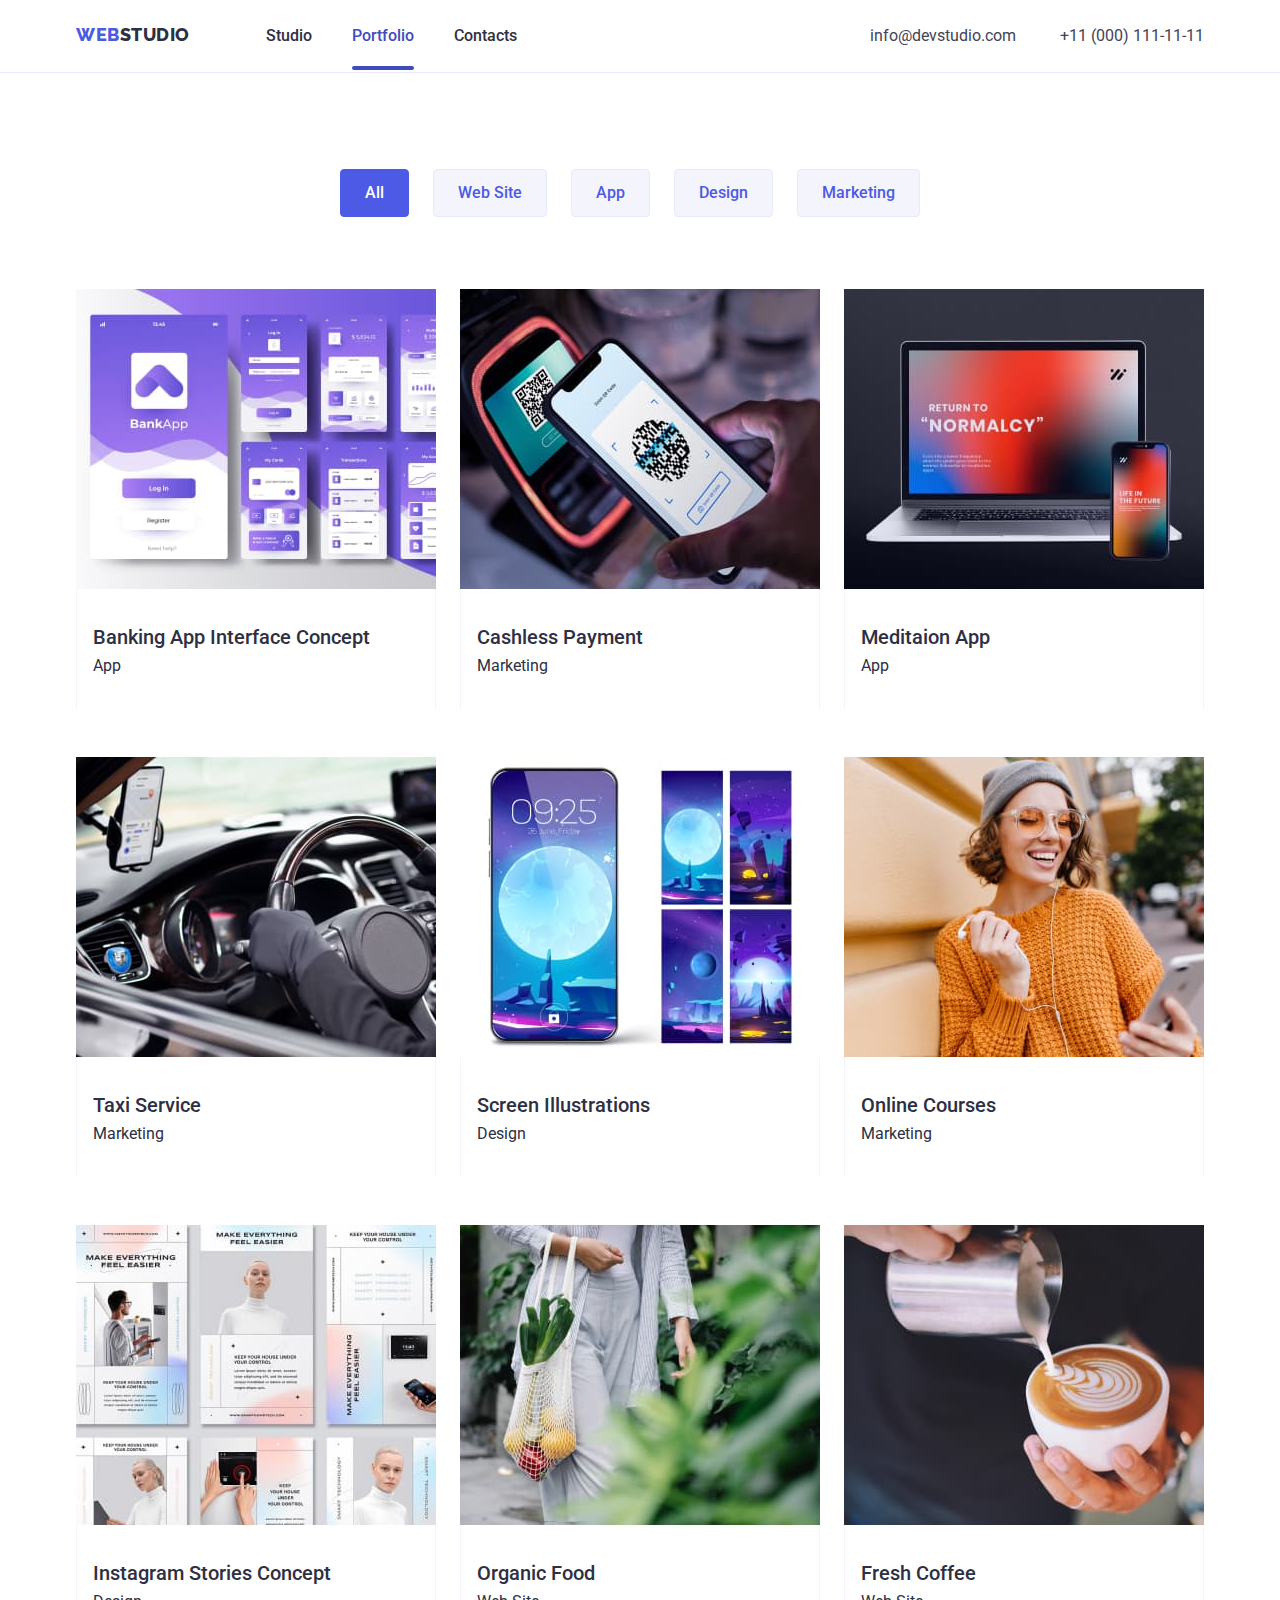
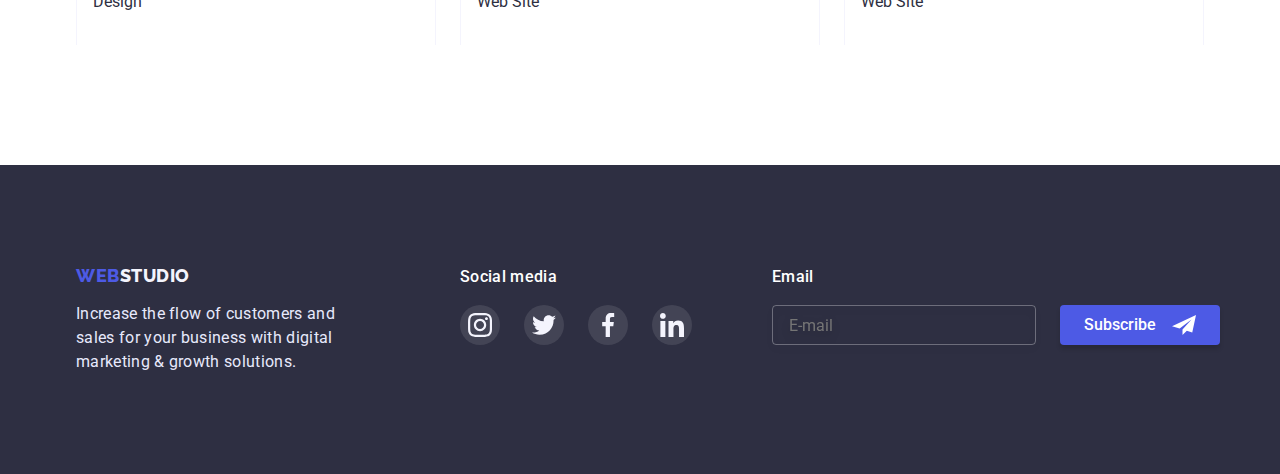
==== commit 8c729d4b: "add form to portfolio footer" ====
--- a/portfolio.html
+++ b/portfolio.html
@@ -346,6 +346,31 @@
               </li>
             </ul>
           </div>
+          <div class="footer-sbscr">
+            <p class="sbscr-label">Email</p>
+            <form
+              class="sbscr_form"
+              name="sbscr_form"
+              autocomplete="off"
+              novalidate
+            >
+              <!-- <label class="sbscr-label" for="email"> Email</label> -->
+              <div class="footer-input">
+                <input
+                  class="sbscr-email-input"
+                  type="email"
+                  name="email"
+                  placeholder="E-mail"
+                />
+                <button type="submit" class="sbscr-btn">
+                  Subscribe<svg class="form-icon" width="24" height="24">
+                    <!-- <use href="../images/symbol-defs.svg#icon-Subscribe"></use> -->
+                    <use href="./images/symbol-defs.svg#icon-Subscribe"></use>
+                  </svg>
+                </button>
+              </div>
+            </form>
+          </div>
         </div>
       </div>
     </footer>
--- a/css/styles.css
+++ b/css/styles.css
@@ -1003,6 +1003,10 @@
   min-height: 584px;
   border-radius: 4px;
   background-color: rgb(255, 255, 255);
+  padding-top: 72px;
+  padding-left: 24px;
+  padding-right: 24px;
+
 }
 
 .modal-close-btn {
@@ -1048,12 +1052,11 @@
   width: 100%;
   max-width: 360px;
   height: auto;
-  margin-left: 24px;
-  margin-right: 24px;
+
 }
 
 .form-header {
-  margin-top: 72px;
+
   text-align: center;
   font-weight: 500;
   font-size: 16px;
@@ -1151,7 +1154,7 @@
 .checkbox-label {
   display: flex;
   align-items: center;
-  margin-right: 8px;
+  /* margin-right: 8px; */
   margin-bottom: 20px;
 
 }
@@ -1184,7 +1187,7 @@
 .checkbox:checked+.checkbox-label .custom-checkbox-icon {
   /* display: block; */
   opacity: 1;
-  border: 1px solid #2E2F42;
+  /* border: 1px solid #2E2F42; */
   border-radius: 1px;
 }
 
